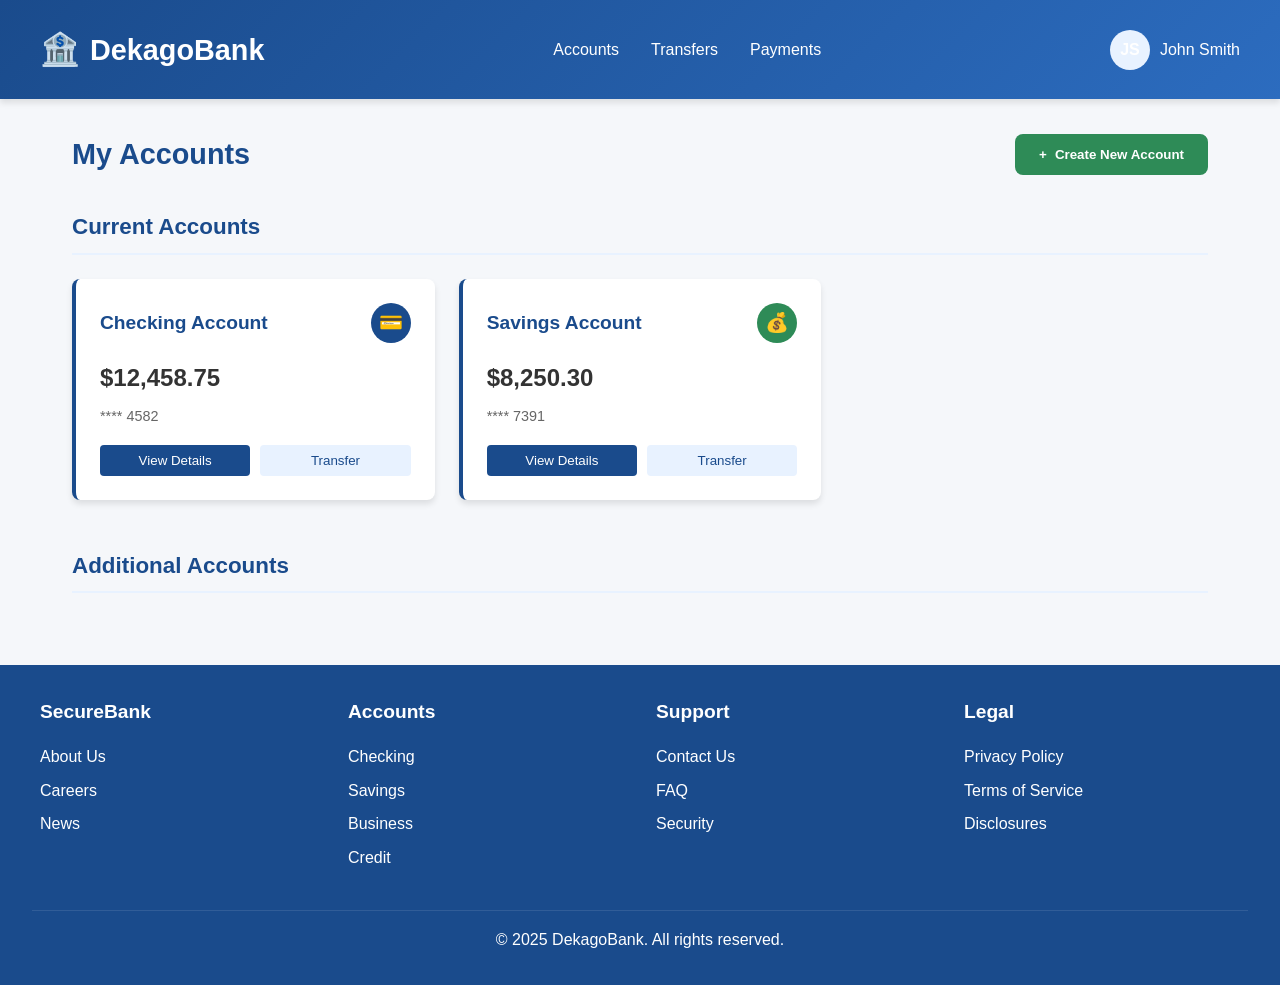
==== src/main/resources/templates/addAccount.html @ 80beb49b "create Account" ====
<!DOCTYPE html>
<html lang="en">
<head>
    <meta charset="UTF-8">
    <meta name="viewport" content="width=device-width, initial-scale=1.0">
    <title>SecureBank | Account Management</title>
    <style>
        :root {
            --primary-blue: #1a4b8c;
            --secondary-blue: #2c6cbf;
            --light-blue: #e8f2ff;
            --primary-green: #2e8b57;
            --secondary-green: #4caf50;
            --light-green: #e8f5e9;
            --dark-text: #333;
            --light-text: #fff;
            --gray-bg: #f5f7fa;
            --border-radius: 8px;
            --box-shadow: 0 4px 6px rgba(0, 0, 0, 0.1);
        }

        * {
            margin: 0;
            padding: 0;
            box-sizing: border-box;
            font-family: 'Segoe UI', Tahoma, Geneva, Verdana, sans-serif;
        }

        body {
            background-color: var(--gray-bg);
            color: var(--dark-text);
            line-height: 1.6;
        }

        header {
            background: linear-gradient(135deg, var(--primary-blue), var(--secondary-blue));
            color: var(--light-text);
            padding: 1.5rem 2rem;
            box-shadow: var(--box-shadow);
        }

        .header-container {
            display: flex;
            justify-content: space-between;
            align-items: center;
            max-width: 1200px;
            margin: 0 auto;
        }

        .logo {
            display: flex;
            align-items: center;
            gap: 10px;
        }

        .logo h1 {
            font-size: 1.8rem;
            font-weight: 700;
        }

        .logo-icon {
            font-size: 2rem;
        }

        nav ul {
            display: flex;
            list-style: none;
            gap: 2rem;
        }

        nav a {
            color: var(--light-text);
            text-decoration: none;
            font-weight: 500;
            transition: opacity 0.3s;
        }

        nav a:hover {
            opacity: 0.8;
        }

        .user-info {
            display: flex;
            align-items: center;
            gap: 10px;
        }

        .user-avatar {
            width: 40px;
            height: 40px;
            border-radius: 50%;
            background-color: var(--light-blue);
            display: flex;
            align-items: center;
            justify-content: center;
            font-weight: bold;
        }

        main {
            max-width: 1200px;
            margin: 2rem auto;
            padding: 0 2rem;
        }

        .dashboard-header {
            display: flex;
            justify-content: space-between;
            align-items: center;
            margin-bottom: 2rem;
        }

        .dashboard-header h2 {
            color: var(--primary-blue);
            font-size: 1.8rem;
        }

        .create-account-btn {
            background-color: var(--primary-green);
            color: white;
            border: none;
            padding: 0.8rem 1.5rem;
            border-radius: var(--border-radius);
            font-weight: 600;
            cursor: pointer;
            transition: background-color 0.3s;
            display: flex;
            align-items: center;
            gap: 8px;
        }

        .create-account-btn:hover {
            background-color: var(--secondary-green);
        }

        .accounts-section {
            margin-bottom: 3rem;
        }

        .section-title {
            color: var(--primary-blue);
            margin-bottom: 1.5rem;
            font-size: 1.4rem;
            border-bottom: 2px solid var(--light-blue);
            padding-bottom: 0.5rem;
        }

        .accounts-grid {
            display: grid;
            grid-template-columns: repeat(auto-fill, minmax(300px, 1fr));
            gap: 1.5rem;
        }

        .account-card {
            background-color: white;
            border-radius: var(--border-radius);
            padding: 1.5rem;
            box-shadow: var(--box-shadow);
            transition: transform 0.3s;
            border-left: 4px solid var(--primary-blue);
        }

        .account-card:hover {
            transform: translateY(-5px);
        }

        .account-type {
            display: flex;
            justify-content: space-between;
            align-items: center;
            margin-bottom: 1rem;
        }

        .account-type h3 {
            color: var(--primary-blue);
            font-size: 1.2rem;
        }

        .account-icon {
            width: 40px;
            height: 40px;
            border-radius: 50%;
            display: flex;
            align-items: center;
            justify-content: center;
            color: white;
            font-size: 1.2rem;
        }

        .checking .account-icon {
            background-color: var(--primary-blue);
        }

        .savings .account-icon {
            background-color: var(--primary-green);
        }

        .business .account-icon {
            background-color: #8a2be2;
        }

        .credit .account-icon {
            background-color: #ff6b35;
        }

        .account-balance {
            font-size: 1.5rem;
            font-weight: 700;
            margin-bottom: 0.5rem;
        }

        .account-number {
            color: #666;
            font-size: 0.9rem;
            margin-bottom: 1rem;
        }

        .account-actions {
            display: flex;
            gap: 10px;
        }

        .account-btn {
            padding: 0.5rem 1rem;
            border-radius: 4px;
            border: none;
            font-weight: 500;
            cursor: pointer;
            transition: all 0.3s;
            flex: 1;
        }

        .primary-btn {
            background-color: var(--primary-blue);
            color: white;
        }

        .primary-btn:hover {
            background-color: var(--secondary-blue);
        }

        .secondary-btn {
            background-color: var(--light-blue);
            color: var(--primary-blue);
        }

        .secondary-btn:hover {
            background-color: #d4e4f7;
        }

        .modal {
            display: none;
            position: fixed;
            top: 0;
            left: 0;
            width: 100%;
            height: 100%;
            background-color: rgba(0, 0, 0, 0.5);
            z-index: 1000;
            align-items: center;
            justify-content: center;
        }

        .modal-content {
            background-color: white;
            border-radius: var(--border-radius);
            width: 90%;
            max-width: 500px;
            box-shadow: var(--box-shadow);
            overflow: hidden;
        }

        .modal-header {
            background: linear-gradient(135deg, var(--primary-blue), var(--secondary-blue));
            color: white;
            padding: 1.5rem;
            display: flex;
            justify-content: space-between;
            align-items: center;
        }

        .modal-header h3 {
            font-size: 1.4rem;
        }

        .close-modal {
            background: none;
            border: none;
            color: white;
            font-size: 1.5rem;
            cursor: pointer;
        }

        .modal-body {
            padding: 1.5rem;
        }

        .form-group {
            margin-bottom: 1.5rem;
        }

        .form-group label {
            display: block;
            margin-bottom: 0.5rem;
            font-weight: 500;
            color: var(--primary-blue);
        }

        .form-group select,
        .form-group input {
            width: 100%;
            padding: 0.8rem;
            border: 1px solid #ddd;
            border-radius: 4px;
            font-size: 1rem;
        }

        .account-options {
            display: grid;
            grid-template-columns: repeat(2, 1fr);
            gap: 1rem;
            margin-top: 1rem;
        }

        .account-option {
            border: 2px solid #ddd;
            border-radius: var(--border-radius);
            padding: 1rem;
            text-align: center;
            cursor: pointer;
            transition: all 0.3s;
        }

        .account-option:hover {
            border-color: var(--primary-blue);
        }

        .account-option.selected {
            border-color: var(--primary-green);
            background-color: var(--light-green);
        }

        .account-option-icon {
            font-size: 2rem;
            margin-bottom: 0.5rem;
        }

        .modal-footer {
            padding: 1rem 1.5rem;
            background-color: var(--gray-bg);
            display: flex;
            justify-content: flex-end;
            gap: 1rem;
        }

        .cancel-btn {
            background-color: #f0f0f0;
            color: #666;
            border: none;
            padding: 0.8rem 1.5rem;
            border-radius: 4px;
            font-weight: 500;
            cursor: pointer;
            transition: background-color 0.3s;
        }

        .cancel-btn:hover {
            background-color: #e0e0e0;
        }

        .submit-btn {
            background-color: var(--primary-green);
            color: white;
            border: none;
            padding: 0.8rem 1.5rem;
            border-radius: 4px;
            font-weight: 500;
            cursor: pointer;
            transition: background-color 0.3s;
        }

        .submit-btn:hover {
            background-color: var(--secondary-green);
        }

        footer {
            background-color: var(--primary-blue);
            color: var(--light-text);
            padding: 2rem;
            margin-top: 3rem;
        }

        .footer-content {
            max-width: 1200px;
            margin: 0 auto;
            display: grid;
            grid-template-columns: repeat(auto-fit, minmax(200px, 1fr));
            gap: 2rem;
        }

        .footer-section h4 {
            margin-bottom: 1rem;
            font-size: 1.2rem;
        }

        .footer-section ul {
            list-style: none;
        }

        .footer-section ul li {
            margin-bottom: 0.5rem;
        }

        .footer-section a {
            color: var(--light-text);
            text-decoration: none;
            transition: opacity 0.3s;
        }

        .footer-section a:hover {
            opacity: 0.8;
        }

        .copyright {
            text-align: center;
            margin-top: 2rem;
            padding-top: 1rem;
            border-top: 1px solid rgba(255, 255, 255, 0.1);
        }

        @media (max-width: 768px) {
            .header-container {
                flex-direction: column;
                gap: 1rem;
            }

            nav ul {
                gap: 1rem;
            }

            .dashboard-header {
                flex-direction: column;
                align-items: flex-start;
                gap: 1rem;
            }

            .account-options {
                grid-template-columns: 1fr;
            }
        }
    </style>
</head>
<body>
<header>
    <div class="header-container">
        <div class="logo">
            <div class="logo-icon">🏦</div>
            <h1>DekagoBank</h1>
        </div>
        <nav>
            <ul>
                <li><a href="#">Accounts</a></li>
                <li><a href="#">Transfers</a></li>
                <li><a href="#">Payments</a></li>
            </ul>
        </nav>
        <div class="user-info">
            <div class="user-avatar">JS</div>
            <span>John Smith</span>
        </div>
    </div>
</header>

<main>
    <div class="dashboard-header">
        <h2>My Accounts</h2>
        <button class="create-account-btn" id="openModal">
            <span>+</span> Create New Account
        </button>
    </div>

    <section class="accounts-section">
        <h3 class="section-title">Current Accounts</h3>
        <div class="accounts-grid">
            <div class="account-card checking">
                <div class="account-type">
                    <h3>Checking Account</h3>
                    <div class="account-icon">💳</div>
                </div>
                <div class="account-balance">$12,458.75</div>
                <div class="account-number">**** 4582</div>
                <div class="account-actions">
                    <button class="account-btn primary-btn">View Details</button>
                    <button class="account-btn secondary-btn">Transfer</button>
                </div>
            </div>

            <div class="account-card savings">
                <div class="account-type">
                    <h3>Savings Account</h3>
                    <div class="account-icon">💰</div>
                </div>
                <div class="account-balance">$8,250.30</div>
                <div class="account-number">**** 7391</div>
                <div class="account-actions">
                    <button class="account-btn primary-btn">View Details</button>
                    <button class="account-btn secondary-btn">Transfer</button>
                </div>
            </div>
        </div>
    </section>

    <section class="accounts-section">
        <h3 class="section-title">Additional Accounts</h3>
        <div class="accounts-grid" id="additionalAccounts">
            <!-- Additional accounts will be added here dynamically -->
        </div>
    </section>
</main>

<!-- Create Account Modal -->
<div class="modal" id="createAccountModal">
    <div class="modal-content">
        <div class="modal-header">
            <h3>Create New Account</h3>
            <button class="close-modal" id="closeModal">&times;</button>
        </div>
        <div class="modal-body">
            <div class="form-group">
                <label for="accountType">Select Account Type</label>
                <div class="account-options">
                    <div class="account-option" data-type="savings">
                        <div class="account-option-icon">💰</div>
                        <h4>Savings Account</h4>
                        <p>Earn interest on your deposits</p>
                    </div>
                    <div class="account-option" data-type="business">
                        <div class="account-option-icon">🏢</div>
                        <h4>Business Account</h4>
                        <p>Manage your business finances</p>
                    </div>
                    <div class="account-option" data-type="credit">
                        <div class="account-option-icon">💳</div>
                        <h4>Credit Account</h4>
                        <p>Access credit when you need it</p>
                    </div>
                </div>
            </div>
            <div class="form-group">
                <label for="initialDeposit">Initial Deposit</label>
                <input type="number" id="initialDeposit" placeholder="Enter amount">
            </div>
        </div>
        <div class="modal-footer">
            <button class="cancel-btn" id="cancelCreate">Cancel</button>
            <button class="submit-btn" id="submitCreate">Create Account</button>
        </div>
    </div>
</div>

<footer>
    <div class="footer-content">
        <div class="footer-section">
            <h4>SecureBank</h4>
            <ul>
                <li><a href="#">About Us</a></li>
                <li><a href="#">Careers</a></li>
                <li><a href="#">News</a></li>
            </ul>
        </div>
        <div class="footer-section">
            <h4>Accounts</h4>
            <ul>
                <li><a href="#">Checking</a></li>
                <li><a href="#">Savings</a></li>
                <li><a href="#">Business</a></li>
                <li><a href="#">Credit</a></li>
            </ul>
        </div>
        <div class="footer-section">
            <h4>Support</h4>
            <ul>
                <li><a href="#">Contact Us</a></li>
                <li><a href="#">FAQ</a></li>
                <li><a href="#">Security</a></li>
            </ul>
        </div>
        <div class="footer-section">
            <h4>Legal</h4>
            <ul>
                <li><a href="#">Privacy Policy</a></li>
                <li><a href="#">Terms of Service</a></li>
                <li><a href="#">Disclosures</a></li>
            </ul>
        </div>
    </div>
    <div class="copyright">
        <p>&copy; 2025 DekagoBank. All rights reserved.</p>
    </div>
</footer>

<script>
    // Modal functionality
    const openModalBtn = document.getElementById('openModal');
    const closeModalBtn = document.getElementById('closeModal');
    const cancelCreateBtn = document.getElementById('cancelCreate');
    const modal = document.getElementById('createAccountModal');
    const accountOptions = document.querySelectorAll('.account-option');
    const submitCreateBtn = document.getElementById('submitCreate');
    const additionalAccountsContainer = document.getElementById('additionalAccounts');

    let selectedAccountType = '';

    // Open modal
    openModalBtn.addEventListener('click', () => {
        modal.style.display = 'flex';
    });

    // Close modal
    function closeModal() {
        modal.style.display = 'none';
        // Reset form
        selectedAccountType = '';
        document.getElementById('initialDeposit').value = '';
        accountOptions.forEach(option => option.classList.remove('selected'));
    }

    closeModalBtn.addEventListener('click', closeModal);
    cancelCreateBtn.addEventListener('click', closeModal);

    // Select account type
    accountOptions.forEach(option => {
        option.addEventListener('click', () => {
            accountOptions.forEach(opt => opt.classList.remove('selected'));
            option.classList.add('selected');
            selectedAccountType = option.getAttribute('data-type');
        });
    });

    // Create account
    submitCreateBtn.addEventListener('click', () => {
        const initialDeposit = document.getElementById('initialDeposit').value;

        if (!selectedAccountType) {
            alert('Please select an account type');
            return;
        }

        if (!initialDeposit || initialDeposit <= 0) {
            alert('Please enter a valid initial deposit amount');
            return;
        }

        // Create new account card
        const accountTypes = {
            'savings': { name: 'Savings Account', icon: '💰', colorClass: 'savings' },
            'business': { name: 'Business Account', icon: '🏢', colorClass: 'business' },
            'credit': { name: 'Credit Account', icon: '💳', colorClass: 'credit' }
        };

        const accountType = accountTypes[selectedAccountType];
        const accountNumber = Math.floor(1000 + Math.random() * 9000);

        const newAccountCard = document.createElement('div');
        newAccountCard.className = `account-card ${accountType.colorClass}`;
        newAccountCard.innerHTML = `
            <div class="account-type">
                <h3>${accountType.name}</h3>
                <div class="account-icon">${accountType.icon}</div>
            </div>
            <div class="account-balance">$${parseFloat(initialDeposit).toLocaleString('en-US', {minimumFractionDigits: 2})}</div>
            <div class="account-number">**** ${accountNumber}</div>
            <div class="account-actions">
                <button class="account-btn primary-btn">View Details</button>
                <button class="account-btn secondary-btn">Transfer</button>
            </div>
        `;

        additionalAccountsContainer.appendChild(newAccountCard);

        // Show success message
        alert(`Your new ${accountType.name} has been created successfully!`);

        // Close modal
        closeModal();
    });
</script>
</body>
</html>
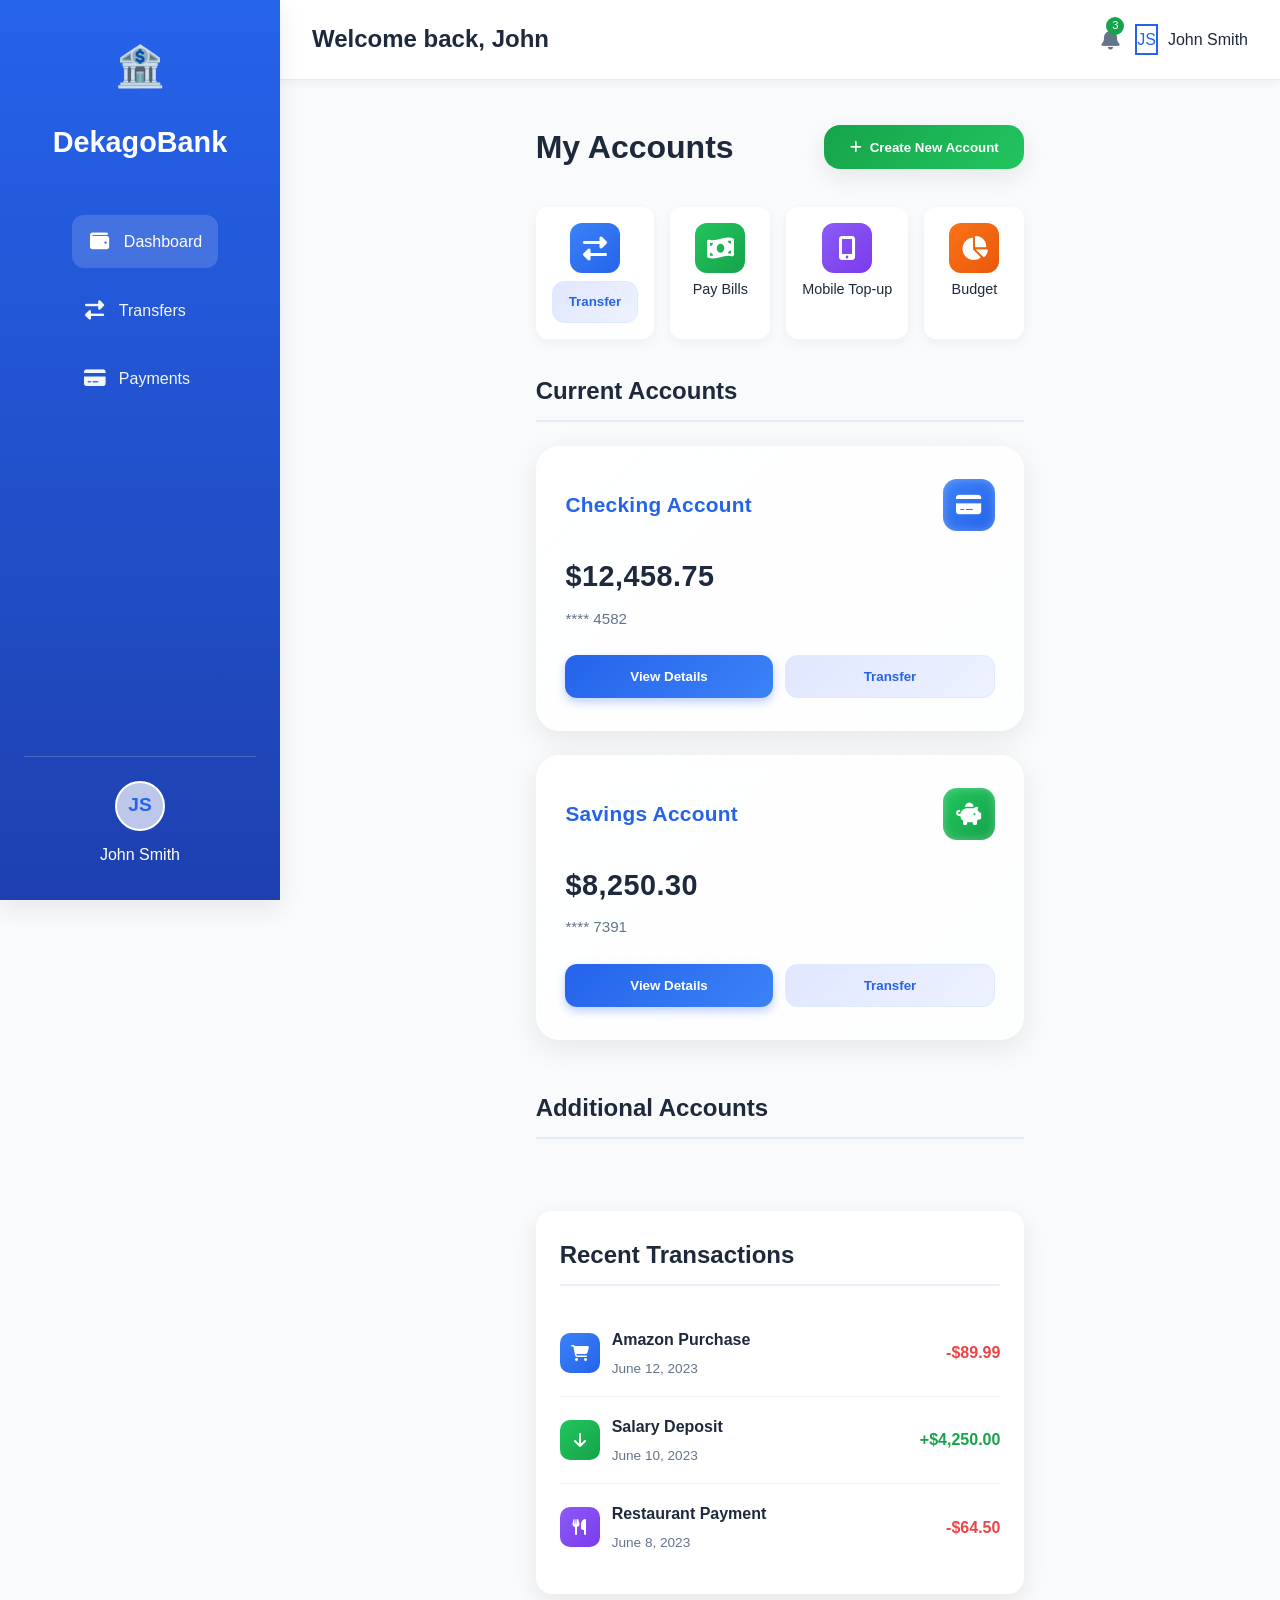
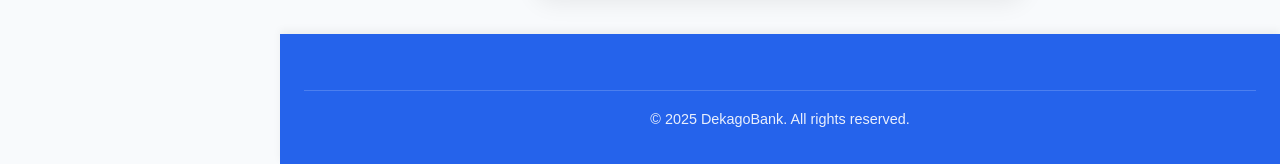
==== commit c128e270: "Transfere, Payments, Dashboard update" ====
--- a/src/main/resources/templates/addAccount.html
+++ b/src/main/resources/templates/addAccount.html
@@ -4,518 +4,958 @@
     <meta charset="UTF-8">
     <meta name="viewport" content="width=device-width, initial-scale=1.0">
     <title>SecureBank | Account Management</title>
+    <link rel="stylesheet" href="https://cdnjs.cloudflare.com/ajax/libs/font-awesome/6.4.0/css/all.min.css">
     <style>
+        /* 🌐 Modern Theme */
         :root {
-            --primary-blue: #1a4b8c;
-            --secondary-blue: #2c6cbf;
-            --light-blue: #e8f2ff;
-            --primary-green: #2e8b57;
-            --secondary-green: #4caf50;
-            --light-green: #e8f5e9;
-            --dark-text: #333;
-            --light-text: #fff;
-            --gray-bg: #f5f7fa;
-            --border-radius: 8px;
-            --box-shadow: 0 4px 6px rgba(0, 0, 0, 0.1);
-        }
-
+          --primary-blue: #2563eb;
+          --secondary-blue: #1e40af;
+          --accent-blue: #3b82f6;
+          --primary-green: #16a34a;
+          --secondary-green: #22c55e;
+          --background: #f8fafc;
+          --white: #ffffff;
+          --text-dark: #1e293b;
+          --text-light: #64748b;
+          --border-radius: 1rem;
+          --glass: rgba(255, 255, 255, 0.7);
+          --shadow: 0 8px 24px rgba(0, 0, 0, 0.08);
+          --blur: 20px;
+          --transition: all 0.3s cubic-bezier(0.25, 0.8, 0.25, 1);
+        }
+
+        /* 🔤 Reset + Font */
         * {
-            margin: 0;
-            padding: 0;
-            box-sizing: border-box;
-            font-family: 'Segoe UI', Tahoma, Geneva, Verdana, sans-serif;
+          margin: 0;
+          padding: 0;
+          box-sizing: border-box;
+          font-family: "Inter", "Segoe UI", Tahoma, sans-serif;
         }
 
         body {
-            background-color: var(--gray-bg);
-            color: var(--dark-text);
-            line-height: 1.6;
-        }
-
-        header {
-            background: linear-gradient(135deg, var(--primary-blue), var(--secondary-blue));
-            color: var(--light-text);
-            padding: 1.5rem 2rem;
-            box-shadow: var(--box-shadow);
-        }
-
-        .header-container {
+          background: var(--background);
+          color: var(--text-dark);
+          line-height: 1.7;
+          overflow-x: hidden;
+          display: flex;
+          min-height: 100vh;
+        }
+
+        /* Sidebar styles */
+        .sidebar {
+            width: 280px;
+            background: linear-gradient(180deg, var(--primary-blue), var(--secondary-blue));
+            color: white;
+            padding: 2rem 1.5rem;
+            box-shadow: var(--shadow);
             display: flex;
-            justify-content: space-between;
+            flex-direction: column;
             align-items: center;
-            max-width: 1200px;
-            margin: 0 auto;
-        }
-
-        .logo {
+            position: sticky;
+            top: 0;
+            height: 100vh;
+            transition: var(--transition);
+            z-index: 100;
+        }
+
+        .sidebar .logo {
+            margin-bottom: 3rem;
+            display: flex;
+            flex-direction: column;
+            align-items: center;
+            gap: 10px;
+        }
+
+        .sidebar .logo h1 {
+            font-size: 1.8rem;
+            font-weight: 700;
+            color: white;
+        }
+
+        .sidebar .logo-icon {
+            font-size: 2.5rem;
+            margin-bottom: 0.5rem;
+        }
+
+        .sidebar nav ul {
+            display: flex;
+            flex-direction: column;
+            gap: 1rem;
+            list-style: none;
+            width: 100%;
+        }
+
+        .sidebar nav a {
+            color: #f3f6fa;
+            text-decoration: none;
+            font-weight: 500;
+            padding: 0.8rem 1rem;
+            border-radius: 12px;
+            transition: var(--transition);
             display: flex;
             align-items: center;
-            gap: 10px;
-        }
-
-        .logo h1 {
-            font-size: 1.8rem;
-            font-weight: 700;
-        }
-
-        .logo-icon {
-            font-size: 2rem;
-        }
-
-        nav ul {
+            gap: 12px;
+        }
+
+        .sidebar nav a i {
+            font-size: 1.2rem;
+            width: 24px;
+            text-align: center;
+        }
+
+        .sidebar nav a:hover, .sidebar nav a.active {
+            background-color: rgba(255, 255, 255, 0.15);
+            color: white;
+            transform: translateX(5px);
+        }
+
+        .sidebar .user-info {
+            margin-top: auto;
             display: flex;
-            list-style: none;
-            gap: 2rem;
-        }
-
-        nav a {
-            color: var(--light-text);
-            text-decoration: none;
-            font-weight: 500;
-            transition: opacity 0.3s;
-        }
-
-        nav a:hover {
-            opacity: 0.8;
-        }
-
-        .user-info {
-            display: flex;
+            flex-direction: column;
             align-items: center;
             gap: 10px;
-        }
-
-        .user-avatar {
-            width: 40px;
-            height: 40px;
+            padding-top: 1.5rem;
+            border-top: 1px solid rgba(255, 255, 255, 0.2);
+            width: 100%;
+        }
+
+        .sidebar .user-avatar {
+            width: 50px;
+            height: 50px;
             border-radius: 50%;
-            background-color: var(--light-blue);
+            background: var(--glass);
             display: flex;
             align-items: center;
             justify-content: center;
             font-weight: bold;
-        }
-
+            color: var(--primary-blue);
+            backdrop-filter: blur(8px);
+            font-size: 1.2rem;
+            border: 2px solid white;
+        }
+        .sidebar .user-info span {
+            color: white;
+            font-weight: 500;
+        }
+
+        /* Main content area */
+        .content-wrapper {
+            flex-grow: 1;
+            display: flex;
+            flex-direction: column;
+            background: var(--background);
+        }
+
+        /* Header */
+        header {
+          background: var(--white);
+          color: var(--text-dark);
+          box-shadow: 0 2px 10px rgba(0, 0, 0, 0.05);
+          padding: 1.2rem 2rem;
+          border-bottom: 1px solid #e9ecef;
+          display: flex;
+          justify-content: space-between;
+          align-items: center;
+        }
+
+        .header-container {
+          display: flex;
+          align-items: center;
+          gap: 1rem;
+        }
+
+        .header-actions {
+          display: flex;
+          gap: 1rem;
+          align-items: center;
+        }
+
+        .notification-icon {
+          position: relative;
+          font-size: 1.3rem;
+          color: var(--text-light);
+          cursor: pointer;
+          transition: var(--transition);
+        }
+
+        .notification-icon:hover {
+          color: var(--primary-blue);
+        }
+
+        .notification-badge {
+          position: absolute;
+          top: -5px;
+          right: -5px;
+          background: var(--primary-green);
+          color: white;
+          border-radius: 50%;
+          width: 18px;
+          height: 18px;
+          font-size: 0.7rem;
+          display: flex;
+          align-items: center;
+          justify-content: center;
+        }
+
+        header .user-info {
+            display: flex;
+            align-items: center;
+            gap: 10px;
+        }
+        header .user-avatar {
+            border: 2px solid var(--primary-blue);
+            color: var(--primary-blue);
+        }
+        header .user-info span {
+            color: var(--text-dark);
+            font-weight: 500;
+        }
+
+        /* Main content */
         main {
-            max-width: 1200px;
-            margin: 2rem auto;
-            padding: 0 2rem;
+          flex-grow: 1;
+          max-width: 100%;
+          margin: 2.5rem auto;
+          padding: 0 2rem;
+          animation: fadeIn 0.8s ease;
+        }
+
+        @keyframes fadeIn {
+          from { opacity: 0; transform: translateY(10px); }
+          to { opacity: 1; transform: translateY(0); }
         }
 
         .dashboard-header {
-            display: flex;
+          display: flex;
+          justify-content: space-between;
+          align-items: center;
+          margin-bottom: 2rem;
+        }
+
+        .dashboard-header h2 {
+          font-size: 2rem;
+          color: var(--text-dark);
+          font-weight: 700;
+        }
+
+        .create-account-btn {
+          background: linear-gradient(135deg, var(--primary-green), var(--secondary-green));
+          color: white;
+          border: none;
+          padding: 0.9rem 1.6rem;
+          border-radius: var(--border-radius);
+          cursor: pointer;
+          font-weight: 600;
+          transition: var(--transition);
+          display: flex;
+          align-items: center;
+          gap: 8px;
+          box-shadow: var(--shadow);
+        }
+
+        .create-account-btn:hover {
+          transform: translateY(-2px);
+          box-shadow: 0 12px 20px rgba(22, 163, 74, 0.3);
+        }
+
+        /* Account cards */
+        .accounts-section {
+          margin-bottom: 3rem;
+        }
+
+        .section-title {
+          font-size: 1.5rem;
+          font-weight: 600;
+          color: var(--text-dark);
+          margin-bottom: 1.5rem;
+          padding-bottom: 0.5rem;
+          border-bottom: 2px solid rgba(37, 99, 235, 0.1);
+        }
+
+        .accounts-grid {
+          display: grid;
+          grid-template-columns: repeat(auto-fill, minmax(320px, 1fr));
+          gap: 1.5rem;
+        }
+
+        .account-card {
+          background: linear-gradient(135deg, rgba(255,255,255,0.9), rgba(255,255,255,0.7));
+          border-radius: 1.5rem;
+          padding: 2rem 1.8rem;
+          box-shadow: 0 8px 30px rgba(0, 0, 0, 0.08);
+          backdrop-filter: blur(14px);
+          position: relative;
+          overflow: hidden;
+          border: 1px solid rgba(255, 255, 255, 0.5);
+          transition: var(--transition);
+          transform: translateY(0);
+        }
+
+        .account-card::before {
+          content: "";
+          position: absolute;
+          inset: 0;
+          background: linear-gradient(135deg, rgba(37,99,235,0.08), rgba(16,185,129,0.08));
+          opacity: 0;
+          transition: var(--transition);
+        }
+
+        .account-card:hover {
+          transform: translateY(-10px) scale(1.02);
+          box-shadow: 0 12px 40px rgba(0, 0, 0, 0.12);
+        }
+
+        .account-card:hover::before {
+          opacity: 1;
+        }
+
+        .account-type {
+          display: flex;
+          justify-content: space-between;
+          align-items: center;
+          margin-bottom: 1.3rem;
+        }
+
+        .account-type h3 {
+          font-size: 1.3rem;
+          color: var(--primary-blue);
+          font-weight: 700;
+          letter-spacing: 0.3px;
+        }
+
+        .account-icon {
+          width: 52px;
+          height: 52px;
+          border-radius: 14px;
+          display: flex;
+          align-items: center;
+          justify-content: center;
+          font-size: 1.4rem;
+          color: white;
+          box-shadow: inset 0 0 10px rgba(255,255,255,0.3);
+          transition: var(--transition);
+        }
+
+        .account-card:hover .account-icon {
+          transform: rotate(8deg) scale(1.1);
+        }
+
+        /* Enhanced color gradients per account type */
+        .checking .account-icon { background: linear-gradient(135deg, #3b82f6, #2563eb); }
+        .savings .account-icon { background: linear-gradient(135deg, #22c55e, #16a34a); }
+        .business .account-icon { background: linear-gradient(135deg, #8b5cf6, #7c3aed); }
+        .credit .account-icon { background: linear-gradient(135deg, #f97316, #ea580c); }
+
+        .account-balance {
+          font-size: 1.8rem;
+          font-weight: 800;
+          color: var(--text-dark);
+          margin-bottom: 0.3rem;
+          letter-spacing: 0.5px;
+        }
+
+        .account-number {
+          color: var(--text-light);
+          font-size: 0.95rem;
+          margin-bottom: 1.5rem;
+        }
+
+        /* Account buttons */
+        .account-actions {
+          display: flex;
+          gap: 0.8rem;
+        }
+
+        .account-btn {
+          flex: 1;
+          border: none;
+          border-radius: 12px;
+          padding: 0.8rem 1rem;
+          font-weight: 600;
+          cursor: pointer;
+          transition: var(--transition);
+          position: relative;
+          overflow: hidden;
+        }
+
+        .account-btn::after {
+          content: "";
+          position: absolute;
+          top: 0;
+          left: -100%;
+          width: 100%;
+          height: 100%;
+          background: rgba(255, 255, 255, 0.2);
+          transition: left 0.35s ease;
+        }
+
+        .account-btn:hover::after {
+          left: 0;
+        }
+
+        .primary-btn {
+          background: linear-gradient(135deg, var(--primary-blue), var(--accent-blue));
+          color: white;
+          box-shadow: 0 4px 10px rgba(37, 99, 235, 0.3);
+        }
+
+        .primary-btn:hover {
+          transform: translateY(-2px);
+          box-shadow: 0 6px 16px rgba(37, 99, 235, 0.4);
+        }
+
+        .secondary-btn {
+          background: linear-gradient(135deg, #e0e7ff, #eef2ff);
+          color: var(--primary-blue);
+          border: 1px solid #dbeafe;
+        }
+
+        .secondary-btn:hover {
+          background: linear-gradient(135deg, #dbeafe, #c7d2fe);
+          transform: translateY(-2px);
+        }
+
+        /* 🌟 Floating glow on hover */
+        .account-card:hover {
+          box-shadow: 0 12px 25px rgba(37, 99, 235, 0.1), 0 4px 12px rgba(0,0,0,0.05);
+        }
+
+        /* 🪟 Modal Styles (Glassmorphism) */
+        .modal {
+          display: none;
+          position: fixed;
+          inset: 0;
+          background: rgba(15, 23, 42, 0.55);
+          backdrop-filter: blur(10px);
+          z-index: 1000;
+          align-items: center;
+          justify-content: center;
+          animation: fadeIn 0.3s ease;
+        }
+
+        .modal-content {
+          background: var(--glass);
+          backdrop-filter: blur(var(--blur));
+          border-radius: var(--border-radius);
+          width: 90%;
+          max-width: 460px;
+          box-shadow: var(--shadow);
+          overflow: hidden;
+          animation: slideUp 0.4s ease;
+        }
+
+        @keyframes slideUp {
+          from { transform: translateY(30px); opacity: 0; }
+          to { transform: translateY(0); opacity: 1; }
+        }
+
+        .modal-header {
+          background: linear-gradient(135deg, var(--primary-blue), var(--accent-blue));
+          color: white;
+          padding: 1.2rem 1.5rem;
+          display: flex;
+          justify-content: space-between;
+          align-items: center;
+        }
+
+        .close-modal {
+          background: none;
+          border: none;
+          color: white;
+          font-size: 1.5rem;
+          cursor: pointer;
+          transition: var(--transition);
+        }
+
+        .close-modal:hover {
+          transform: scale(1.1);
+        }
+
+        .modal-body {
+          padding: 1.5rem;
+        }
+
+        .form-group {
+          margin-bottom: 1.3rem;
+        }
+
+        label {
+          font-weight: 500;
+          color: var(--primary-blue);
+          margin-bottom: 0.5rem;
+          display: block;
+        }
+
+        input, select {
+          width: 100%;
+          padding: 0.8rem;
+          border-radius: 8px;
+          border: 1px solid #ddd;
+          background: #fafafa;
+          transition: border-color 0.3s ease;
+        }
+
+        input:focus, select:focus {
+          border-color: var(--accent-blue);
+          outline: none;
+          box-shadow: 0 0 0 3px rgba(59, 130, 246, 0.1);
+        }
+
+        .account-options {
+          display: grid;
+          grid-template-columns: repeat(auto-fit, minmax(130px, 1fr));
+          gap: 1rem;
+        }
+
+        .account-option {
+          border: 2px solid transparent;
+          border-radius: var(--border-radius);
+          padding: 1rem;
+          text-align: center;
+          background: rgba(255,255,255,0.5);
+          cursor: pointer;
+          transition: var(--transition);
+        }
+
+        .account-option:hover {
+          transform: translateY(-3px);
+          border-color: var(--accent-blue);
+        }
+
+        .account-option.selected {
+          border-color: var(--primary-green);
+          background: rgba(22, 163, 74, 0.1);
+        }
+
+        .account-option-icon {
+          font-size: 2rem;
+          margin-bottom: 0.4rem;
+        }
+
+        .modal-footer {
+          background: var(--background);
+          display: flex;
+          justify-content: flex-end;
+          gap: 1rem;
+          padding: 1rem 1.5rem;
+        }
+
+        .cancel-btn, .submit-btn {
+          padding: 0.8rem 1.5rem;
+          border: none;
+          border-radius: 8px;
+          font-weight: 500;
+          cursor: pointer;
+          transition: var(--transition);
+        }
+
+        .cancel-btn {
+          background: #e5e7eb;
+          color: #374151;
+        }
+
+        .cancel-btn:hover {
+          background: #d1d5db;
+        }
+
+        .submit-btn {
+          background: var(--primary-green);
+          color: white;
+        }
+
+        .submit-btn:hover {
+          background: var(--secondary-green);
+          transform: translateY(-2px);
+        }
+
+        /* ⚡ Footer */
+        footer {
+          background: var(--primary-blue);
+          color: white;
+          padding: 2rem 1.5rem;
+          margin-top: auto;
+          box-shadow: 0 -4px 8px rgba(0, 0, 0, 0.05);
+        }
+
+        .footer-content {
+          max-width: 1200px;
+          margin: 0 auto;
+          display: grid;
+          grid-template-columns: repeat(auto-fit, minmax(180px, 1fr));
+          gap: 2rem;
+        }
+
+        .footer-section h4 {
+          margin-bottom: 1rem;
+          font-size: 1.2rem;
+        }
+
+        .footer-section ul {
+          list-style: none;
+        }
+
+        .footer-section li {
+          margin-bottom: 0.5rem;
+        }
+
+        .footer-section a {
+          color: rgba(255,255,255,0.8);
+          text-decoration: none;
+          transition: color 0.3s ease;
+        }
+
+        .footer-section a:hover {
+          color: white;
+        }
+
+        .copyright {
+          text-align: center;
+          border-top: 1px solid rgba(255,255,255,0.2);
+          margin-top: 1.5rem;
+          padding-top: 1rem;
+          font-size: 0.9rem;
+          opacity: 0.9;
+        }
+
+        /* Responsive design */
+        @media (max-width: 1024px) {
+          .sidebar {
+            width: 240px;
+          }
+        }
+
+        @media (max-width: 768px) {
+          body {
+            flex-direction: column;
+          }
+
+          .sidebar {
+            width: 100%;
+            height: auto;
+            position: relative;
+            padding: 1.5rem 1rem;
+            flex-direction: row;
             justify-content: space-between;
             align-items: center;
-            margin-bottom: 2rem;
-        }
-
-        .dashboard-header h2 {
-            color: var(--primary-blue);
-            font-size: 1.8rem;
-        }
-
-        .create-account-btn {
-            background-color: var(--primary-green);
-            color: white;
-            border: none;
-            padding: 0.8rem 1.5rem;
-            border-radius: var(--border-radius);
-            font-weight: 600;
-            cursor: pointer;
-            transition: background-color 0.3s;
-            display: flex;
-            align-items: center;
-            gap: 8px;
-        }
-
-        .create-account-btn:hover {
-            background-color: var(--secondary-green);
-        }
-
-        .accounts-section {
-            margin-bottom: 3rem;
-        }
-
-        .section-title {
-            color: var(--primary-blue);
-            margin-bottom: 1.5rem;
-            font-size: 1.4rem;
-            border-bottom: 2px solid var(--light-blue);
-            padding-bottom: 0.5rem;
-        }
-
-        .accounts-grid {
-            display: grid;
-            grid-template-columns: repeat(auto-fill, minmax(300px, 1fr));
-            gap: 1.5rem;
-        }
-
-        .account-card {
-            background-color: white;
-            border-radius: var(--border-radius);
-            padding: 1.5rem;
-            box-shadow: var(--box-shadow);
-            transition: transform 0.3s;
-            border-left: 4px solid var(--primary-blue);
-        }
-
-        .account-card:hover {
-            transform: translateY(-5px);
-        }
-
-        .account-type {
-            display: flex;
-            justify-content: space-between;
-            align-items: center;
-            margin-bottom: 1rem;
-        }
-
-        .account-type h3 {
-            color: var(--primary-blue);
-            font-size: 1.2rem;
-        }
-
-        .account-icon {
-            width: 40px;
-            height: 40px;
-            border-radius: 50%;
-            display: flex;
-            align-items: center;
-            justify-content: center;
-            color: white;
-            font-size: 1.2rem;
-        }
-
-        .checking .account-icon {
-            background-color: var(--primary-blue);
-        }
-
-        .savings .account-icon {
-            background-color: var(--primary-green);
-        }
-
-        .business .account-icon {
-            background-color: #8a2be2;
-        }
-
-        .credit .account-icon {
-            background-color: #ff6b35;
-        }
-
-        .account-balance {
+          }
+
+          .sidebar .logo {
+            margin-bottom: 0;
+            flex-direction: row;
+            gap: 10px;
+          }
+
+          .sidebar .logo h1 {
             font-size: 1.5rem;
-            font-weight: 700;
-            margin-bottom: 0.5rem;
-        }
-
-        .account-number {
-            color: #666;
-            font-size: 0.9rem;
-            margin-bottom: 1rem;
-        }
-
-        .account-actions {
-            display: flex;
-            gap: 10px;
-        }
-
-        .account-btn {
-            padding: 0.5rem 1rem;
-            border-radius: 4px;
-            border: none;
-            font-weight: 500;
-            cursor: pointer;
-            transition: all 0.3s;
-            flex: 1;
-        }
-
-        .primary-btn {
-            background-color: var(--primary-blue);
-            color: white;
-        }
-
-        .primary-btn:hover {
-            background-color: var(--secondary-blue);
-        }
-
-        .secondary-btn {
-            background-color: var(--light-blue);
-            color: var(--primary-blue);
-        }
-
-        .secondary-btn:hover {
-            background-color: #d4e4f7;
-        }
-
-        .modal {
+          }
+
+          .sidebar nav {
             display: none;
-            position: fixed;
-            top: 0;
-            left: 0;
-            width: 100%;
-            height: 100%;
-            background-color: rgba(0, 0, 0, 0.5);
-            z-index: 1000;
-            align-items: center;
-            justify-content: center;
-        }
-
-        .modal-content {
-            background-color: white;
-            border-radius: var(--border-radius);
-            width: 90%;
-            max-width: 500px;
-            box-shadow: var(--box-shadow);
-            overflow: hidden;
-        }
-
-        .modal-header {
-            background: linear-gradient(135deg, var(--primary-blue), var(--secondary-blue));
-            color: white;
-            padding: 1.5rem;
-            display: flex;
-            justify-content: space-between;
-            align-items: center;
-        }
-
-        .modal-header h3 {
-            font-size: 1.4rem;
-        }
-
-        .close-modal {
-            background: none;
-            border: none;
-            color: white;
-            font-size: 1.5rem;
-            cursor: pointer;
-        }
-
-        .modal-body {
-            padding: 1.5rem;
-        }
-
-        .form-group {
-            margin-bottom: 1.5rem;
-        }
-
-        .form-group label {
-            display: block;
-            margin-bottom: 0.5rem;
-            font-weight: 500;
-            color: var(--primary-blue);
-        }
-
-        .form-group select,
-        .form-group input {
-            width: 100%;
-            padding: 0.8rem;
-            border: 1px solid #ddd;
-            border-radius: 4px;
-            font-size: 1rem;
-        }
-
-        .account-options {
-            display: grid;
-            grid-template-columns: repeat(2, 1fr);
+          }
+
+          .sidebar .user-info {
+            margin-top: 0;
+            padding-top: 0;
+            border-top: none;
+            flex-direction: row;
+          }
+
+          header {
+            display: none;
+          }
+
+          main {
+            margin-top: 1.5rem;
+            padding: 0 1rem;
+          }
+
+          .dashboard-header {
+            flex-direction: column;
             gap: 1rem;
-            margin-top: 1rem;
-        }
-
-        .account-option {
-            border: 2px solid #ddd;
-            border-radius: var(--border-radius);
-            padding: 1rem;
-            text-align: center;
-            cursor: pointer;
-            transition: all 0.3s;
-        }
-
-        .account-option:hover {
-            border-color: var(--primary-blue);
-        }
-
-        .account-option.selected {
-            border-color: var(--primary-green);
-            background-color: var(--light-green);
-        }
-
-        .account-option-icon {
-            font-size: 2rem;
-            margin-bottom: 0.5rem;
-        }
-
-        .modal-footer {
-            padding: 1rem 1.5rem;
-            background-color: var(--gray-bg);
-            display: flex;
-            justify-content: flex-end;
-            gap: 1rem;
-        }
-
-        .cancel-btn {
-            background-color: #f0f0f0;
-            color: #666;
-            border: none;
-            padding: 0.8rem 1.5rem;
-            border-radius: 4px;
-            font-weight: 500;
-            cursor: pointer;
-            transition: background-color 0.3s;
-        }
-
-        .cancel-btn:hover {
-            background-color: #e0e0e0;
-        }
-
-        .submit-btn {
-            background-color: var(--primary-green);
-            color: white;
-            border: none;
-            padding: 0.8rem 1.5rem;
-            border-radius: 4px;
-            font-weight: 500;
-            cursor: pointer;
-            transition: background-color 0.3s;
-        }
-
-        .submit-btn:hover {
-            background-color: var(--secondary-green);
-        }
-
-        footer {
-            background-color: var(--primary-blue);
-            color: var(--light-text);
-            padding: 2rem;
-            margin-top: 3rem;
-        }
-
-        .footer-content {
-            max-width: 1200px;
-            margin: 0 auto;
-            display: grid;
-            grid-template-columns: repeat(auto-fit, minmax(200px, 1fr));
-            gap: 2rem;
-        }
-
-        .footer-section h4 {
-            margin-bottom: 1rem;
-            font-size: 1.2rem;
-        }
-
-        .footer-section ul {
-            list-style: none;
-        }
-
-        .footer-section ul li {
-            margin-bottom: 0.5rem;
-        }
-
-        .footer-section a {
-            color: var(--light-text);
-            text-decoration: none;
-            transition: opacity 0.3s;
-        }
-
-        .footer-section a:hover {
-            opacity: 0.8;
-        }
-
-        .copyright {
-            text-align: center;
-            margin-top: 2rem;
-            padding-top: 1rem;
-            border-top: 1px solid rgba(255, 255, 255, 0.1);
-        }
-
-        @media (max-width: 768px) {
-            .header-container {
-                flex-direction: column;
-                gap: 1rem;
-            }
-
-            nav ul {
-                gap: 1rem;
-            }
-
-            .dashboard-header {
-                flex-direction: column;
-                align-items: flex-start;
-                gap: 1rem;
-            }
-
-            .account-options {
-                grid-template-columns: 1fr;
-            }
+            align-items: flex-start;
+          }
+
+          .accounts-grid {
+            grid-template-columns: 1fr;
+          }
+
+          .modal-content {
+            max-width: 95%;
+          }
+        }
+
+        /* Quick actions section */
+        .quick-actions {
+          display: flex;
+          gap: 1rem;
+          margin-bottom: 2rem;
+          flex-wrap: wrap;
+        }
+
+        .quick-action-btn {
+          display: flex;
+          flex-direction: column;
+          align-items: center;
+          gap: 8px;
+          background: white;
+          border: none;
+          border-radius: 12px;
+          padding: 1rem;
+          cursor: pointer;
+          transition: var(--transition);
+          box-shadow: 0 4px 12px rgba(0, 0, 0, 0.05);
+          min-width: 100px;
+        }
+
+        .quick-action-btn:hover {
+          transform: translateY(-5px);
+          box-shadow: 0 8px 20px rgba(0, 0, 0, 0.1);
+        }
+
+        .quick-action-icon {
+          width: 50px;
+          height: 50px;
+          border-radius: 12px;
+          display: flex;
+          align-items: center;
+          justify-content: center;
+          font-size: 1.5rem;
+          color: white;
+        }
+
+        .quick-action-text {
+          font-weight: 500;
+          color: var(--text-dark);
+          font-size: 0.9rem;
+        }
+
+        /* Recent transactions */
+        .recent-transactions {
+          background: white;
+          border-radius: var(--border-radius);
+          padding: 1.5rem;
+          box-shadow: var(--shadow);
+          margin-top: 2rem;
+        }
+
+        .transaction-list {
+          list-style: none;
+        }
+
+        .transaction-item {
+          display: flex;
+          justify-content: space-between;
+          align-items: center;
+          padding: 1rem 0;
+          border-bottom: 1px solid #f1f5f9;
+        }
+
+        .transaction-item:last-child {
+          border-bottom: none;
+        }
+
+        .transaction-info {
+          display: flex;
+          align-items: center;
+          gap: 12px;
+        }
+
+        .transaction-icon {
+          width: 40px;
+          height: 40px;
+          border-radius: 10px;
+          display: flex;
+          align-items: center;
+          justify-content: center;
+          color: white;
+          font-size: 1rem;
+        }
+
+        .transaction-details h4 {
+          font-weight: 600;
+          margin-bottom: 4px;
+        }
+
+        .transaction-details p {
+          color: var(--text-light);
+          font-size: 0.85rem;
+        }
+
+        .transaction-amount {
+          font-weight: 600;
+        }
+
+        .transaction-amount.positive {
+          color: var(--primary-green);
+        }
+
+        .transaction-amount.negative {
+          color: #ef4444;
         }
     </style>
 </head>
 <body>
-<header>
-    <div class="header-container">
-        <div class="logo">
-            <div class="logo-icon">🏦</div>
-            <h1>DekagoBank</h1>
+<div class="sidebar">
+    <div class="logo">
+        <div class="logo-icon">🏦</div>
+        <h1>DekagoBank</h1>
+    </div>
+    <nav>
+        <ul>
+            <li><a href="/dashboard" class="active"><i class="fas fa-wallet"></i> Dashboard</a></li>
+            <li><a href="/transfers"><i class="fas fa-exchange-alt"></i> Transfers</a></li>
+            <li><a href="/payments" ><i class="fas fa-credit-card"></i> Payments</a></li>
+        </ul>
+    </nav>
+    <div class="user-info">
+        <div class="user-avatar">JS</div>
+        <span>John Smith</span>
+    </div>
+</div>
+
+<div class="content-wrapper">
+    <header>
+        <div class="header-container">
+            <h2>Welcome back, John</h2>
         </div>
-        <nav>
-            <ul>
-                <li><a href="#">Accounts</a></li>
-                <li><a href="#">Transfers</a></li>
-                <li><a href="#">Payments</a></li>
-            </ul>
-        </nav>
-        <div class="user-info">
-            <div class="user-avatar">JS</div>
-            <span>John Smith</span>
+        <div class="header-actions">
+            <div class="notification-icon">
+                <i class="fas fa-bell"></i>
+                <span class="notification-badge">3</span>
+            </div>
+            <div class="user-info">
+                <div class="user-avatar">JS</div>
+                <span>John Smith</span>
+            </div>
         </div>
-    </div>
-</header>
-
-<main>
-    <div class="dashboard-header">
-        <h2>My Accounts</h2>
-        <button class="create-account-btn" id="openModal">
-            <span>+</span> Create New Account
-        </button>
-    </div>
-
-    <section class="accounts-section">
-        <h3 class="section-title">Current Accounts</h3>
-        <div class="accounts-grid">
-            <div class="account-card checking">
-                <div class="account-type">
-                    <h3>Checking Account</h3>
-                    <div class="account-icon">💳</div>
+    </header>
+
+    <main>
+        <div class="dashboard-header">
+            <h2>My Accounts</h2>
+            <button class="create-account-btn" id="openModal">
+                <i class="fas fa-plus"></i>
+                <span>Create New Account</span>
+            </button>
+        </div>
+
+        <div class="quick-actions">
+            <button class="quick-action-btn">
+                <div class="quick-action-icon" style="background: linear-gradient(135deg, #3b82f6, #2563eb);">
+                    <i class="fas fa-exchange-alt"></i>
                 </div>
-                <div class="account-balance">$12,458.75</div>
-                <div class="account-number">**** 4582</div>
-                <div class="account-actions">
-                    <button class="account-btn primary-btn">View Details</button>
-                    <button class="account-btn secondary-btn">Transfer</button>
+                <span class="account-btn secondary-btn open-transfer-modal-btn">Transfer</span>
+            </button>
+            <button class="quick-action-btn">
+                <div class="quick-action-icon" style="background: linear-gradient(135deg, #22c55e, #16a34a);">
+                    <i class="fas fa-money-bill-wave"></i>
+                </div>
+                <span class="quick-action-text">Pay Bills</span>
+            </button>
+            <button class="quick-action-btn">
+                <div class="quick-action-icon" style="background: linear-gradient(135deg, #8b5cf6, #7c3aed);">
+                    <i class="fas fa-mobile-alt"></i>
+                </div>
+                <span class="quick-action-text">Mobile Top-up</span>
+            </button>
+            <button class="quick-action-btn">
+                <div class="quick-action-icon" style="background: linear-gradient(135deg, #f97316, #ea580c);">
+                    <i class="fas fa-chart-pie"></i>
+                </div>
+                <span class="quick-action-text">Budget</span>
+            </button>
+        </div>
+
+        <section class="accounts-section">
+            <h3 class="section-title">Current Accounts</h3>
+            <div class="accounts-grid">
+                <div class="account-card checking" data-account-number="4582" data-balance="12458.75">
+                    <div class="account-type">
+                        <h3>Checking Account</h3>
+                        <div class="account-icon"><i class="fas fa-credit-card"></i></div>
+                    </div>
+                    <div class="account-balance">$12,458.75</div>
+                    <div class="account-number">**** 4582</div>
+                    <div class="account-actions">
+                        <button class="account-btn primary-btn">View Details</button>
+                        <button class="account-btn secondary-btn open-transfer-modal-btn" data-source-account="4582">Transfer</button>
+                    </div>
+                </div>
+
+                <div class="account-card savings" data-account-number="7391" data-balance="8250.30">
+                    <div class="account-type">
+                        <h3>Savings Account</h3>
+                        <div class="account-icon"><i class="fas fa-piggy-bank"></i></div>
+                    </div>
+                    <div class="account-balance">$8,250.30</div>
+                    <div class="account-number">**** 7391</div>
+                    <div class="account-actions">
+                        <button class="account-btn primary-btn">View Details</button>
+                        <button class="account-btn secondary-btn open-transfer-modal-btn" data-source-account="7391">Transfer</button>
+                    </div>
                 </div>
             </div>
-
-            <div class="account-card savings">
-                <div class="account-type">
-                    <h3>Savings Account</h3>
-                    <div class="account-icon">💰</div>
-                </div>
-                <div class="account-balance">$8,250.30</div>
-                <div class="account-number">**** 7391</div>
-                <div class="account-actions">
-                    <button class="account-btn primary-btn">View Details</button>
-                    <button class="account-btn secondary-btn">Transfer</button>
-                </div>
+        </section>
+
+        <section class="accounts-section">
+            <h3 class="section-title">Additional Accounts</h3>
+            <div class="accounts-grid" id="additionalAccounts">
+                <!-- Additional accounts will be added here dynamically -->
             </div>
+        </section>
+
+        <div class="recent-transactions">
+            <h3 class="section-title">Recent Transactions</h3>
+            <ul class="transaction-list">
+                <li class="transaction-item">
+                    <div class="transaction-info">
+                        <div class="transaction-icon" style="background: linear-gradient(135deg, #3b82f6, #2563eb);">
+                            <i class="fas fa-shopping-cart"></i>
+                        </div>
+                        <div class="transaction-details">
+                            <h4>Amazon Purchase</h4>
+                            <p>June 12, 2023</p>
+                        </div>
+                    </div>
+                    <div class="transaction-amount negative">-$89.99</div>
+                </li>
+                <li class="transaction-item">
+                    <div class="transaction-info">
+                        <div class="transaction-icon" style="background: linear-gradient(135deg, #22c55e, #16a34a);">
+                            <i class="fas fa-arrow-down"></i>
+                        </div>
+                        <div class="transaction-details">
+                            <h4>Salary Deposit</h4>
+                            <p>June 10, 2023</p>
+                        </div>
+                    </div>
+                    <div class="transaction-amount positive">+$4,250.00</div>
+                </li>
+                <li class="transaction-item">
+                    <div class="transaction-info">
+                        <div class="transaction-icon" style="background: linear-gradient(135deg, #8b5cf6, #7c3aed);">
+                            <i class="fas fa-utensils"></i>
+                        </div>
+                        <div class="transaction-details">
+                            <h4>Restaurant Payment</h4>
+                            <p>June 8, 2023</p>
+                        </div>
+                    </div>
+                    <div class="transaction-amount negative">-$64.50</div>
+                </li>
+            </ul>
         </div>
-    </section>
-
-    <section class="accounts-section">
-        <h3 class="section-title">Additional Accounts</h3>
-        <div class="accounts-grid" id="additionalAccounts">
-            <!-- Additional accounts will be added here dynamically -->
+    </main>
+
+    <footer>
+
+
+        <div class="copyright">
+            <p>&copy; 2025 DekagoBank. All rights reserved.</p>
         </div>
-    </section>
-</main>
+    </footer>
+</div>
 
 <!-- Create Account Modal -->
 <div class="modal" id="createAccountModal">
@@ -557,75 +997,66 @@
     </div>
 </div>
 
-<footer>
-    <div class="footer-content">
-        <div class="footer-section">
-            <h4>SecureBank</h4>
-            <ul>
-                <li><a href="#">About Us</a></li>
-                <li><a href="#">Careers</a></li>
-                <li><a href="#">News</a></li>
-            </ul>
+<!-- Transfer Modal -->
+<div class="modal" id="transferModal">
+    <div class="modal-content">
+        <div class="modal-header">
+            <h3>Transfer Funds</h3>
+            <button class="close-modal" id="closeTransferModal">&times;</button>
         </div>
-        <div class="footer-section">
-            <h4>Accounts</h4>
-            <ul>
-                <li><a href="#">Checking</a></li>
-                <li><a href="#">Savings</a></li>
-                <li><a href="#">Business</a></li>
-                <li><a href="#">Credit</a></li>
-            </ul>
+        <div class="modal-body">
+            <div class="form-group">
+                <label for="sourceAccount">From Account</label>
+                <select id="sourceAccount">
+                    <!-- Options will be populated by JavaScript -->
+                </select>
+            </div>
+            <div class="form-group">
+                <label for="destinationAccount">To Account</label>
+                <select id="destinationAccount">
+                    <!-- Options will be populated by JavaScript -->
+                </select>
+            </div>
+            <div class="form-group">
+                <label for="transferAmount">Amount</label>
+                <input type="number" id="transferAmount" placeholder="Enter amount">
+            </div>
         </div>
-        <div class="footer-section">
-            <h4>Support</h4>
-            <ul>
-                <li><a href="#">Contact Us</a></li>
-                <li><a href="#">FAQ</a></li>
-                <li><a href="#">Security</a></li>
-            </ul>
-        </div>
-        <div class="footer-section">
-            <h4>Legal</h4>
-            <ul>
-                <li><a href="#">Privacy Policy</a></li>
-                <li><a href="#">Terms of Service</a></li>
-                <li><a href="#">Disclosures</a></li>
-            </ul>
+        <div class="modal-footer">
+            <button class="cancel-btn" id="cancelTransfer">Cancel</button>
+            <button class="submit-btn" id="submitTransfer">Transfer</button>
         </div>
     </div>
-    <div class="copyright">
-        <p>&copy; 2025 DekagoBank. All rights reserved.</p>
-    </div>
-</footer>
+</div>
 
 <script>
     // Modal functionality
     const openModalBtn = document.getElementById('openModal');
     const closeModalBtn = document.getElementById('closeModal');
     const cancelCreateBtn = document.getElementById('cancelCreate');
-    const modal = document.getElementById('createAccountModal');
+    const createAccountModal = document.getElementById('createAccountModal');
     const accountOptions = document.querySelectorAll('.account-option');
     const submitCreateBtn = document.getElementById('submitCreate');
     const additionalAccountsContainer = document.getElementById('additionalAccounts');
 
     let selectedAccountType = '';
 
-    // Open modal
+    // Open create account modal
     openModalBtn.addEventListener('click', () => {
-        modal.style.display = 'flex';
+        createAccountModal.style.display = 'flex';
     });
 
-    // Close modal
-    function closeModal() {
-        modal.style.display = 'none';
+    // Close create account modal
+    function closeCreateAccountModal() {
+        createAccountModal.style.display = 'none';
         // Reset form
         selectedAccountType = '';
         document.getElementById('initialDeposit').value = '';
         accountOptions.forEach(option => option.classList.remove('selected'));
     }
 
-    closeModalBtn.addEventListener('click', closeModal);
-    cancelCreateBtn.addEventListener('click', closeModal);
+    closeModalBtn.addEventListener('click', closeCreateAccountModal);
+    cancelCreateBtn.addEventListener('click', closeCreateAccountModal);
 
     // Select account type
     accountOptions.forEach(option => {
@@ -638,23 +1069,23 @@
 
     // Create account
     submitCreateBtn.addEventListener('click', () => {
-        const initialDeposit = document.getElementById('initialDeposit').value;
+        const initialDeposit = parseFloat(document.getElementById('initialDeposit').value);
 
         if (!selectedAccountType) {
             alert('Please select an account type');
             return;
         }
 
-        if (!initialDeposit || initialDeposit <= 0) {
+        if (isNaN(initialDeposit) || initialDeposit <= 0) {
             alert('Please enter a valid initial deposit amount');
             return;
         }
 
         // Create new account card
         const accountTypes = {
-            'savings': { name: 'Savings Account', icon: '💰', colorClass: 'savings' },
-            'business': { name: 'Business Account', icon: '🏢', colorClass: 'business' },
-            'credit': { name: 'Credit Account', icon: '💳', colorClass: 'credit' }
+            'savings': { name: 'Savings Account', icon: '<i class="fas fa-piggy-bank"></i>', colorClass: 'savings' },
+            'business': { name: 'Business Account', icon: '<i class="fas fa-briefcase"></i>', colorClass: 'business' },
+            'credit': { name: 'Credit Account', icon: '<i class="fas fa-credit-card"></i>', colorClass: 'credit' }
         };
 
         const accountType = accountTypes[selectedAccountType];
@@ -662,16 +1093,18 @@
 
         const newAccountCard = document.createElement('div');
         newAccountCard.className = `account-card ${accountType.colorClass}`;
+        newAccountCard.setAttribute('data-account-number', accountNumber);
+        newAccountCard.setAttribute('data-balance', initialDeposit.toFixed(2));
         newAccountCard.innerHTML = `
             <div class="account-type">
                 <h3>${accountType.name}</h3>
                 <div class="account-icon">${accountType.icon}</div>
             </div>
-            <div class="account-balance">$${parseFloat(initialDeposit).toLocaleString('en-US', {minimumFractionDigits: 2})}</div>
+            <div class="account-balance">$${initialDeposit.toLocaleString('en-US', {minimumFractionDigits: 2})}</div>
             <div class="account-number">**** ${accountNumber}</div>
             <div class="account-actions">
                 <button class="account-btn primary-btn">View Details</button>
-                <button class="account-btn secondary-btn">Transfer</button>
+                <button class="account-btn secondary-btn open-transfer-modal-btn" data-source-account="${accountNumber}">Transfer</button>
             </div>
         `;
 
@@ -681,7 +1114,119 @@
         alert(`Your new ${accountType.name} has been created successfully!`);
 
         // Close modal
-        closeModal();
+        closeCreateAccountModal();
+        attachTransferButtonListeners(); // Re-attach listeners for new buttons
+    });
+
+    // Transfer Modal functionality
+    const transferModal = document.getElementById('transferModal');
+    const closeTransferModalBtn = document.getElementById('closeTransferModal');
+    const cancelTransferBtn = document.getElementById('cancelTransfer');
+    const submitTransferBtn = document.getElementById('submitTransfer');
+    const sourceAccountSelect = document.getElementById('sourceAccount');
+    const destinationAccountSelect = document.getElementById('destinationAccount');
+    const transferAmountInput = document.getElementById('transferAmount');
+
+    let allAccounts = []; // To store all account data
+
+    function populateAccountDropdowns(excludeAccountNumber = null) {
+        sourceAccountSelect.innerHTML = '';
+        destinationAccountSelect.innerHTML = '';
+
+        const currentAccounts = Array.from(document.querySelectorAll('.accounts-grid .account-card'));
+        allAccounts = currentAccounts.map(card => ({
+            number: card.getAttribute('data-account-number'),
+            name: card.querySelector('h3').textContent,
+            balance: parseFloat(card.getAttribute('data-balance')),
+            element: card
+        }));
+
+        allAccounts.forEach(account => {
+            const optionSource = document.createElement('option');
+            optionSource.value = account.number;
+            optionSource.textContent = `${account.name} (**** ${account.number}) - $${account.balance.toLocaleString('en-US', {minimumFractionDigits: 2})}`;
+            sourceAccountSelect.appendChild(optionSource);
+
+            const optionDestination = document.createElement('option');
+            optionDestination.value = account.number;
+            optionDestination.textContent = `${account.name} (**** ${account.number}) - $${account.balance.toLocaleString('en-US', {minimumFractionDigits: 2})}`;
+            destinationAccountSelect.appendChild(optionDestination);
+        });
+
+        // Pre-select source account if provided
+        if (excludeAccountNumber) {
+            sourceAccountSelect.value = excludeAccountNumber;
+        }
+    }
+
+    function openTransferModal(sourceAccountNumber = null) {
+        populateAccountDropdowns(sourceAccountNumber);
+        transferModal.style.display = 'flex';
+    }
+
+    function closeTransferModal() {
+        transferModal.style.display = 'none';
+        transferAmountInput.value = '';
+    }
+
+    closeTransferModalBtn.addEventListener('click', closeTransferModal);
+    cancelTransferBtn.addEventListener('click', closeTransferModal);
+
+    function attachTransferButtonListeners() {
+        document.querySelectorAll('.open-transfer-modal-btn').forEach(button => {
+            button.onclick = (event) => {
+                const sourceAccountNumber = event.target.getAttribute('data-source-account');
+                openTransferModal(sourceAccountNumber);
+            };
+        });
+    }
+
+    // Initial attachment of listeners
+    attachTransferButtonListeners();
+
+    submitTransferBtn.addEventListener('click', () => {
+        const sourceAccountNumber = sourceAccountSelect.value;
+        const destinationAccountNumber = destinationAccountSelect.value;
+        const transferAmount = parseFloat(transferAmountInput.value);
+
+        if (!sourceAccountNumber || !destinationAccountNumber) {
+            alert('Please select both source and destination accounts.');
+            return;
+        }
+
+        if (sourceAccountNumber === destinationAccountNumber) {
+            alert('Source and destination accounts cannot be the same.');
+            return;
+        }
+
+        if (isNaN(transferAmount) || transferAmount <= 0) {
+            alert('Please enter a valid transfer amount.');
+            return;
+        }
+
+        const sourceAccount = allAccounts.find(acc => acc.number === sourceAccountNumber);
+        const destinationAccount = allAccounts.find(acc => acc.number === destinationAccountNumber);
+
+        if (!sourceAccount || !destinationAccount) {
+            alert('Selected accounts not found.');
+            return;
+        }
+
+        if (sourceAccount.balance < transferAmount) {
+            alert('Insufficient funds in the source account.');
+            return;
+        }
+
+        // Perform the transfer (client-side simulation)
+        sourceAccount.balance -= transferAmount;
+        destinationAccount.balance += transferAmount;
+
+        // Update UI
+        sourceAccount.element.querySelector('.account-balance').textContent = `$${sourceAccount.balance.toLocaleString('en-US', {minimumFractionDigits: 2})}`;
+        destinationAccount.element.querySelector('.account-balance').textContent = `$${destinationAccount.balance.toLocaleString('en-US', {minimumFractionDigits: 2})}`;
+
+        alert(`Successfully transferred $${transferAmount.toLocaleString('en-US', {minimumFractionDigits: 2})} from **** ${sourceAccountNumber} to **** ${destinationAccountNumber}.`);
+        closeTransferModal();
     });
 </script>
 </body>
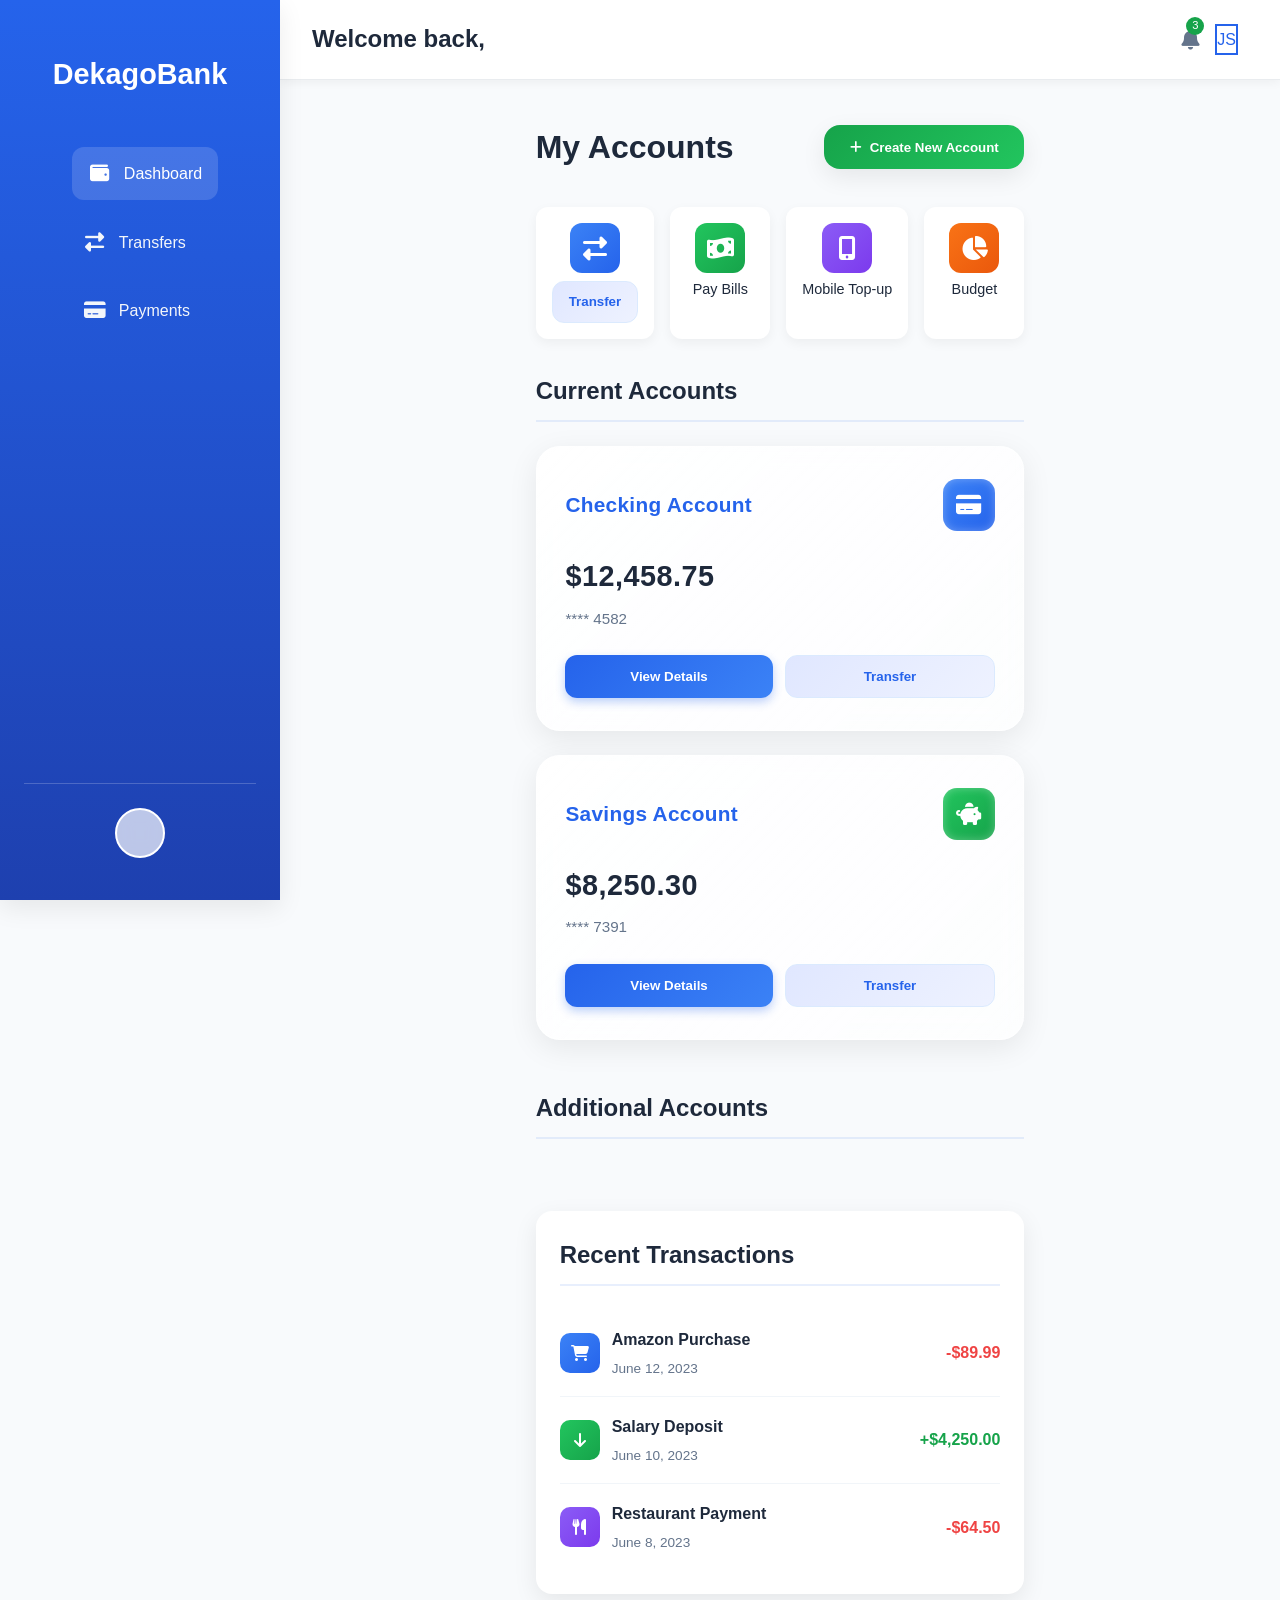
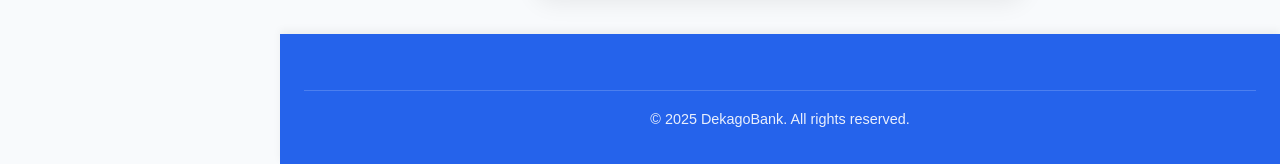
==== commit ff94faf6: "Update Session management" ====
--- a/src/main/resources/templates/addAccount.html
+++ b/src/main/resources/templates/addAccount.html
@@ -1,5 +1,5 @@
 <!DOCTYPE html>
-<html lang="en">
+<html lang="en" xmlns:th="http://www.w3.org/1999/xhtml">
 <head>
     <meta charset="UTF-8">
     <meta name="viewport" content="width=device-width, initial-scale=1.0">
@@ -798,7 +798,7 @@
 <body>
 <div class="sidebar">
     <div class="logo">
-        <div class="logo-icon">🏦</div>
+        <div class="logo-icon"></div>
         <h1>DekagoBank</h1>
     </div>
     <nav>
@@ -809,15 +809,15 @@
         </ul>
     </nav>
     <div class="user-info">
-        <div class="user-avatar">JS</div>
-        <span>John Smith</span>
+        <div class="user-avatar"></div>
+        <span><span th:text="${name} "></span>
     </div>
 </div>
 
 <div class="content-wrapper">
     <header>
         <div class="header-container">
-            <h2>Welcome back, John</h2>
+            <h2>Welcome back,  <span th:text="${name} + ' :' + ${id}"></span></h2>
         </div>
         <div class="header-actions">
             <div class="notification-icon">
@@ -826,7 +826,7 @@
             </div>
             <div class="user-info">
                 <div class="user-avatar">JS</div>
-                <span>John Smith</span>
+                <span><span th:text="${name} "></span>
             </div>
         </div>
     </header>
